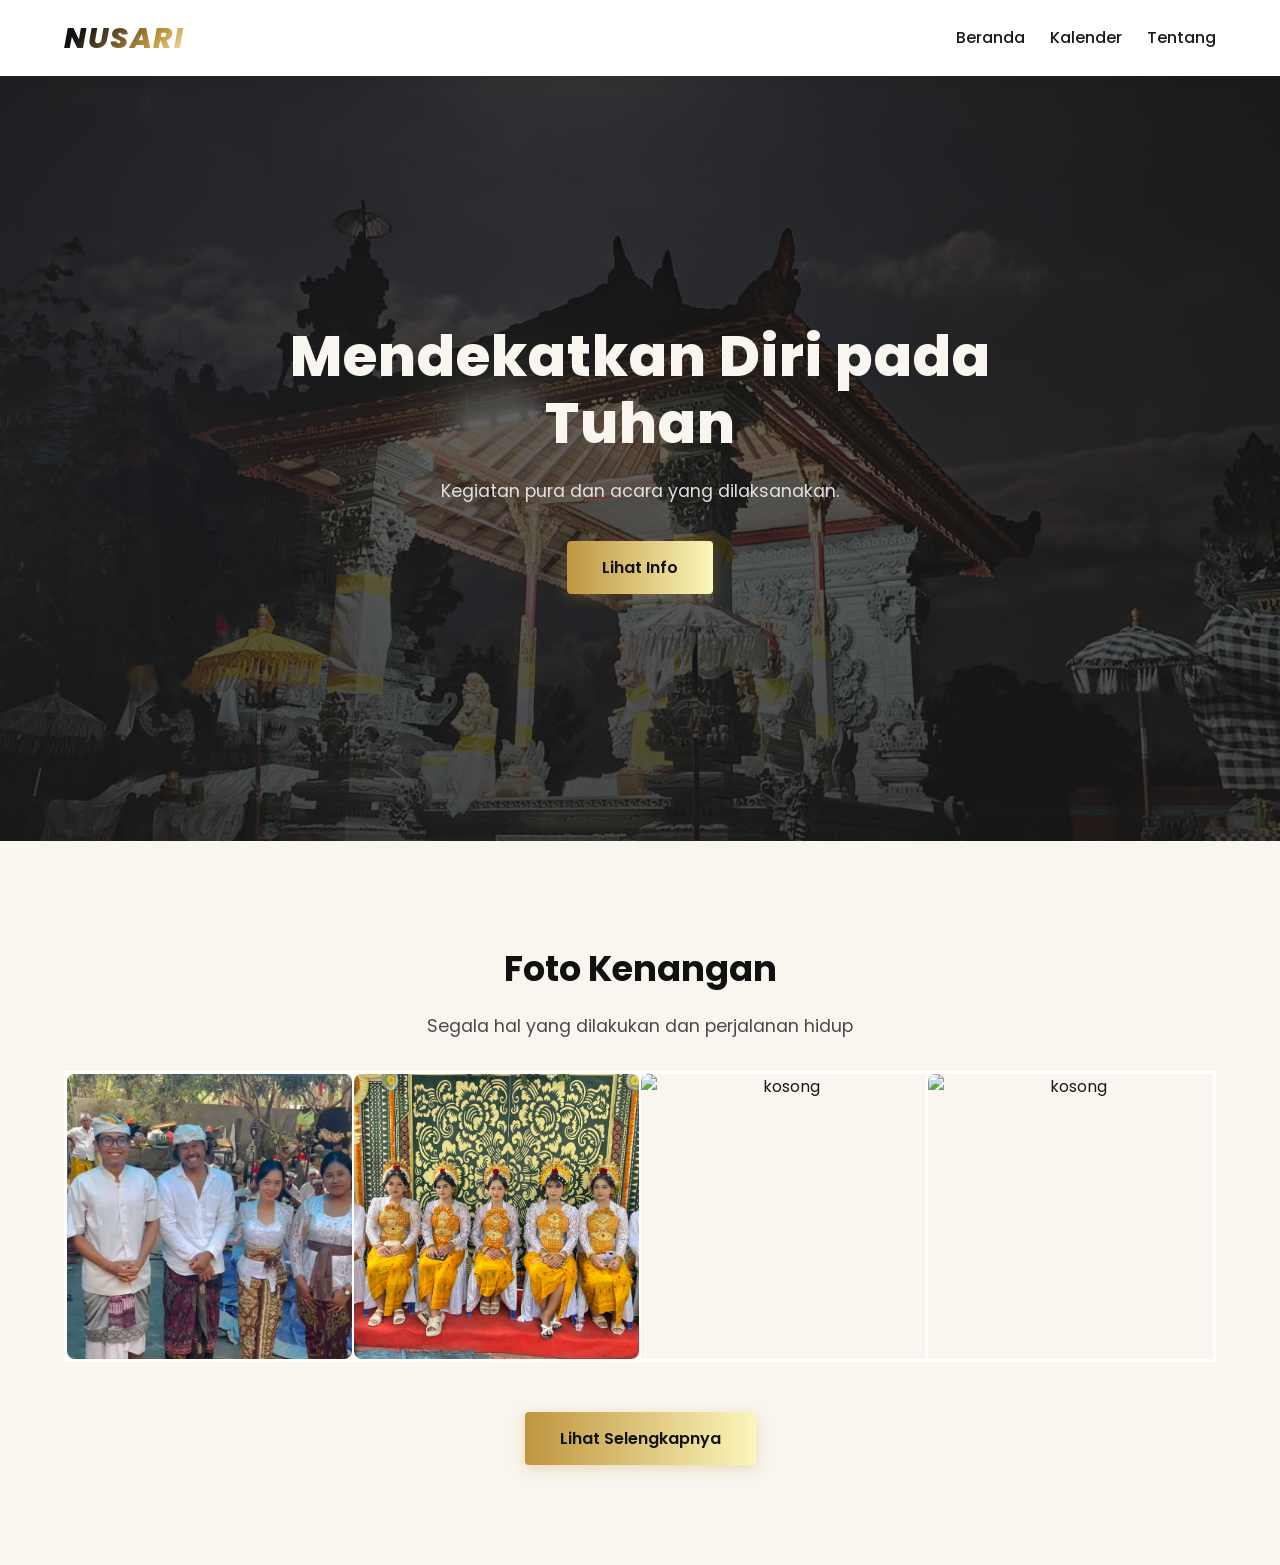
==== index.html @ 19da82bb "update" ====
<!DOCTYPE html>
<html lang="id">
<head>
    <meta charset="UTF-8">
    <meta name="viewport" content="width=device-width, initial-scale=1.0">
    <title>Nusari</title>
    
    <link rel="preconnect" href="https://fonts.googleapis.com">
    <link rel="preconnect" href="https://fonts.gstatic.com" crossorigin>
    <link href="https://fonts.googleapis.com/css2?family=Poppins:ital,wght@0,400;0,500;0,600;0,800;1,800&display=swap" rel="stylesheet">
    <link rel="stylesheet" href="style.css">
</head>
<body>

    <!-- Bagian Navbar -->
    <nav>
        <a href="#" class="logo-text">NUSARI</a> 
        <ul class="nav-links">
            <li><a href="#">Beranda</a></li>
            <li><a href="#">Kalender</a></li>
            <li><a href="#">Tentang</a></li>
        </ul>
    </nav>

    <!-- Bagian Hero -->
    <header class="hero">
        <div class="hero-content">
            <h1>Mendekatkan Diri pada Tuhan</h1>
            <p>Kegiatan pura dan acara yang dilaksanakan.</p>
            <a href="#info" class="btn-emas">Lihat Info</a>
        </div>
    </header>
    
    <!-- Bagian Galeri (Gaya Instagram Grid) -->
    <section id="info" class="info-section">
        <h2>Foto Kenangan</h2>
        <p>Segala hal yang dilakukan dan perjalanan hidup</p>
        
        <!-- Wadah Galeri Rapat (Tanpa Celah) -->
        <div class="galeri-rapat">
            
            <!-- Foto 1 -->
            <div class="item-rapat">
                <img src="img/keluarga.png" alt="Mawinten">
                <div class="overlay-rapat">
                    <span>Mawinten</span>
                </div>
                <!-- Data Tersembunyi untuk Lightbox (Jangan Dihapus) -->
                <div class="data-sembunyi">
                    <h3>Upacara Mawinten</h3>
                    <p>Oktober 2026</p>
                </div>
            </div>

            <!-- Foto 2 -->
            <div class="item-rapat">
                <img src="img/metatah.jpg" alt="kosong">
                <div class="overlay-rapat">
                    <span>Upacara Metatah</span>
                </div>
                <div class="data-sembunyi">
                    <h3>Generasi selanjutnya</h3>
                    <p>Oktober 2026</p>
                </div>
            </div>

            <!-- Foto 3 -->
            <div class="item-rapat">
                <img src="link-gambar-3.jpg" alt="kosong">
                <div class="overlay-rapat">
                    <span>Sabar boss</span>
                </div>
                <div class="data-sembunyi">
                    <h3>Masih kosong ya</h3>
                    <p>0</p>
                </div>
            </div>
            
            <!-- Foto 4 -->
            <div class="item-rapat">
                <img src="link-gambar-4.jpg" alt="kosong">
                <div class="overlay-rapat">
                    <span>Sabar boss</span>
                </div>
                <div class="data-sembunyi">
                    <h3>Masih kosong ya</h3>
                    <p>0</p>
                </div>
            </div>

        </div>

        <!-- Tombol Menuju Halaman Tambahan (Opsional) -->
        <!-- Jika semua foto sudah dimuat di atas, tombol ini bisa dihapus -->
        <a href="#" class="btn-emas btn-selengkapnya">Lihat Selengkapnya</a>
        
    </section>

    <!-- ==============================================
         JENDELA LIGHTBOX (AWALNYA TERSEMBUNYI) 
         ============================================== -->
    <div id="lightbox" class="lightbox-modal sembunyi">
        <span class="btn-tutup">&times;</span>
        
        <div class="lightbox-konten">
            <!-- Gambar Full Layar -->
            <img id="lightbox-img" src="" alt="Foto Penuh">
            
            <!-- Informasi & Tombol Download -->
            <div class="lightbox-info">
                <h3 id="lightbox-judul">Judul</h3>
                <p id="lightbox-tanggal">Tanggal</p>
                <!-- Tombol Unduh -->
                <a id="lightbox-download" href="" download="Foto-Nusari.jpg" class="btn-download">Unduh Foto</a>
            </div>
        </div>
    </div>

    <!-- ==============================================
         SCRIPT JAVASCRIPT KHUSUS GALERI RAPAT
         ============================================== -->
    <script>
        document.addEventListener("DOMContentLoaded", function() {
            
            // Ambil semua kotak foto bergaya rapat
            const semuaFotoRapat = document.querySelectorAll('.item-rapat');
            
            // Ambil elemen Jendela Lightbox
            const lightbox = document.getElementById('lightbox');
            const lightboxImg = document.getElementById('lightbox-img');
            const lightboxJudul = document.getElementById('lightbox-judul');
            const lightboxTanggal = document.getElementById('lightbox-tanggal');
            const lightboxDownload = document.getElementById('lightbox-download');
            const btnTutup = document.querySelector('.btn-tutup');

            // Logika Klik Perbesar (Lightbox)
            if (lightbox && btnTutup) {
                semuaFotoRapat.forEach(foto => {
                    foto.addEventListener('click', function() {
                        
                        // 1. Ambil URL Gambar
                        const imgEl = this.querySelector('img');
                        // 2. Ambil data Judul dan Tanggal dari div yang disembunyikan
                        const judulEl = this.querySelector('.data-sembunyi h3');
                        const tanggalEl = this.querySelector('.data-sembunyi p');

                        if (imgEl) {
                            const imgSrc = imgEl.src;
                            const judulFoto = judulEl ? judulEl.innerText : 'Tanpa Judul';
                            const tanggalFoto = tanggalEl ? tanggalEl.innerText : '';

                            // 3. Masukkan data ke Jendela Pop-Up (Lightbox)
                            lightboxImg.src = imgSrc;
                            lightboxJudul.innerText = judulFoto;
                            lightboxTanggal.innerText = tanggalFoto;
                            lightboxDownload.href = imgSrc;
                            
                            // 4. Munculkan Jendela (hapus class sembunyi)
                            lightbox.classList.remove('sembunyi');
                        }
                    });
                });

                // Tutup Lightbox saat tombol X diklik
                btnTutup.addEventListener('click', function() {
                    lightbox.classList.add('sembunyi');
                });

                // Tutup Lightbox saat area gelap di luar gambar diklik
                lightbox.addEventListener('click', function(e) {
                    if (e.target === lightbox) {
                        lightbox.classList.add('sembunyi');
                    }
                });
            }
        });
    </script>
</body>
</html>
---- style.css ----
/* === RESET and CLEAR === */
*,
*::before,
*::after {
    box-sizing: border-box;
    margin: 0;
    padding: 0;
}

html {
    scroll-behavior: smooth;
}

body {
    font-family: "Poppins", sans-serif;
    background: #F9F6F0; /* Putih Paras */
    color: #1A1A1A; /* Hitam Batu */
    line-height: 1.6;
}

/* === NAVBAR === */
nav {
    display: flex;
    justify-content: space-between;
    align-items: center;
    padding: 15px 5%;
    background: #FFFFFF;
    box-shadow: 0 4px 10px rgba(0,0,0,0.05);
    position: sticky;
    top: 0;
    z-index: 100;
}

/* LOGO TEXT - GRADIENT PRADA */
.logo-text {
    font-size: 1.8rem;
    font-weight: 800;
    font-style: italic;
    text-decoration: none; 
    background: linear-gradient(135deg, #111111 20%, #BF953F 70%, #FBF5B7 100%);
    -webkit-background-clip: text;
    background-clip: text; 
    -webkit-text-fill-color: transparent;
    color: transparent; 
    display: inline-block;
    letter-spacing: 1.5px;
}

.nav-links {
    list-style: none;
    display: flex;
    gap: 25px;
}

.nav-links li a {
    text-decoration: none;
    color: #1A1A1A;
    font-weight: 500;
    font-size: 1rem;
    transition: color 0.3s ease;
}

.nav-links li a:hover {
    color: #BF953F; 
}

/* === HERO SECTION === */
.hero {
    position: relative;
    width: 100%;
    height: 85vh;
    background: linear-gradient(rgba(26, 26, 26, 0.6), rgba(26, 26, 26, 0.8)), 
                url('img/p1.jpg') center/cover no-repeat;
    display: flex;
    justify-content: center;
    align-items: center;
    text-align: center;
    padding: 0 5%;
}

.hero-content {
    max-width: 800px;
    color: #F9F6F0;
    animation: fadeIn 1.5s ease-out;
}

.hero-content h1 {
    font-size: 3.5rem;
    font-weight: 800;
    margin-bottom: 20px;
    line-height: 1.2;
    letter-spacing: 1px;
}

.hero-content p {
    font-size: 1.1rem;
    margin-bottom: 35px;
    color: #E0E0E0;
    font-weight: 400;
}

/* TOMBOL EMAS ELEGANT */
.btn-emas {
    display: inline-block;
    padding: 14px 35px;
    background: linear-gradient(to right, #BF953F, #FCF6BA, #B38728);
    background-size: 200% auto;
    color: #111111;
    text-decoration: none;
    font-weight: 600;
    font-size: 1rem;
    border-radius: 4px;
    transition: all 0.4s ease;
    box-shadow: 0 4px 15px rgba(191, 149, 63, 0.3);
}

.btn-emas:hover {
    background-position: right center;
    transform: translateY(-3px);
    box-shadow: 0 6px 20px rgba(191, 149, 63, 0.5);
}

@keyframes fadeIn {
    from { opacity: 0; transform: translateY(20px); }
    to { opacity: 1; transform: translateY(0); }
}

/* === SECTION INFO === */
.info-section {
    padding: 100px 5%;
    text-align: center;
    background: #F9F6F0;
}

.info-section h2 {
    font-size: 2.2rem;
    margin-bottom: 15px;
    color: #111111;
}

.info-section p {
    max-width: 600px;
    margin: 0 auto;
    color: #4a4a4a;
    font-size: 1.1rem;
}


/* =========================================================
   GALERI RAPAT (UNTUK HALAMAN BERANDA / CUPLIKAN)
   ========================================================= */
.galeri-rapat {
    display: grid;
    grid-template-columns: repeat(4, 1fr);
    gap: 0; /* Tanpa jarak antar foto */
    width: 100%;
    max-width: 1200px;
    margin: 30px auto;
    border: 2px solid #fff;
}

.item-rapat {
    position: relative;
    aspect-ratio: 1 / 1;
    overflow: hidden;
    cursor: pointer;
    border: 1px solid #fff; /* Garis tipis pembatas */
}

.item-rapat img {
    width: 100%;
    height: 100%;
    object-fit: cover;
    display: block;
    transition: transform 0.3s ease;
    border-radius: 8px;
}

.item-rapat:hover img {
    transform: scale(1.05);
}

.overlay-rapat {
    position: absolute;
    top: 0; left: 0;
    width: 100%; height: 100%;
    background: rgba(0, 0, 0, 0.5);
    display: flex;
    justify-content: center;
    align-items: center;
    opacity: 0;
    transition: opacity 0.3s ease;
}

.item-rapat:hover .overlay-rapat {
    opacity: 1;
}

.overlay-rapat span {
    color: #fff;
    font-weight: 600;
    font-size: 1.1rem;
    text-transform: uppercase;
    letter-spacing: 1px;
}

.btn-selengkapnya {
    display: inline-block;
    margin-top: 20px;
}

/* MENYEMBUNYIKAN DATA JUDUL & TANGGAL DI LAYAR UTAMA */
.data-sembunyi {
    display: none !important;
}


/* =========================================================
   GALERI LENGKAP & FILTER (UNTUK HALAMAN GALERI-PENUH.HTML)
   ========================================================= */
.filter-kategori {
    text-align: center;
    margin-top: 30px;
    margin-bottom: 30px;
}

.btn-filter {
    padding: 8px 16px;
    margin: 5px; 
    border: 1px solid #d4af37; 
    background: transparent;
    color: #333; 
    border-radius: 20px;
    cursor: pointer;
    transition: 0.3s;
}

.btn-filter:hover, .btn-filter.aktif {
    background: #d4af37;
    color: white;
}

.foto {
    display: grid;
    grid-template-columns: repeat(auto-fill, minmax(250px, 1fr));
    gap: 15px;
}

.card-img {
    position: relative; 
    overflow: hidden;
    border-radius: 10px;
    cursor: pointer;
    aspect-ratio: 1 / 1; 
}

.card-img img {
    width: 100%;
    height: 100%;
    object-fit: cover;
    transition: transform 0.4s ease; 
}

.card-img:hover img {
    transform: scale(1.1);
}

.teks-hover {
    position: absolute;
    bottom: 0;
    left: 0;
    width: 100%;
    height: 100%;
    background: rgba(0, 0, 0, 0.7); 
    color: #fff;
    display: flex;
    flex-direction: column;
    justify-content: center;
    align-items: center;
    opacity: 0; 
    transition: opacity 0.4s ease;
    z-index: 2; 
}

.card-img:hover .teks-hover {
    opacity: 1; 
}

.sembunyi {
    display: none !important;
}

/* --- Jendela Lightbox --- */
.lightbox-modal {
    position: fixed; 
    top: 0; left: 0;
    width: 100%; height: 100%;
    background-color: rgba(0, 0, 0, 0.9); 
    z-index: 9999; 
    display: flex; 
    flex-direction: column;
    justify-content: center;
    align-items: center;
}

.lightbox-modal.sembunyi {
    display: none !important;
}

.lightbox-konten img {
    max-width: 90vw;
    max-height: 70vh;
    border-radius: 8px;
    object-fit: contain;
}

.lightbox-info {
    text-align: center;
    color: white;
    margin-top: 15px;
}

.lightbox-info h3 {
    margin: 0;
    font-size: 24px;
    color: #d4af37; 
}

.lightbox-info p {
    margin: 5px 0 15px 0;
    font-size: 14px;
    color: #ccc;
}

.btn-download {
    display: inline-block;
    padding: 10px 20px;
    background-color: #d4af37;
    color: #111;
    text-decoration: none; 
    font-weight: bold;
    border-radius: 25px;
    transition: background 0.3s ease;
}

.btn-download:hover {
    background-color: #b5952f;
}

.btn-tutup {
    position: absolute;
    top: 20px;
    right: 35px;
    color: #f1f1f1;
    font-size: 40px;
    font-weight: bold;
    cursor: pointer;
    transition: 0.3s;
}

.btn-tutup:hover {
    color: #d4af37;
}


/* =========================================================
   PENGATURAN RESPONSIVE (UNTUK LAYAR HP)
   Selalu letakkan di bagian paling bawah
   ========================================================= */
@media (max-width: 768px) {
    /* Bagian Hero & Umum */
    .hero-content h1 {
        font-size: 2.2rem;
    }
    .hero-content p {
        font-size: 1rem;
    }
    .nav-links {
        display: none; 
    }
    .info-section {
        padding: 50px 5%;
    }
    
    /* Bagian Galeri Rapat (Beranda) */
    .galeri-rapat {
        grid-template-columns: repeat(3, 1fr); /* Menjadi 3 kolom di HP */
        border-radius: 10px;
        box-shadow: 0 4px 10px rgba(0,0,0,0.05);
    }
    .overlay-rapat span {
        font-size: 0.8rem;
    }
}

@media (max-width: 480px) {
    /* Khusus untuk HP layar kecil */
    .galeri-rapat {
        grid-template-columns: repeat(2, 1fr); /* Menjadi 2 kolom di HP kecil */
    }
}
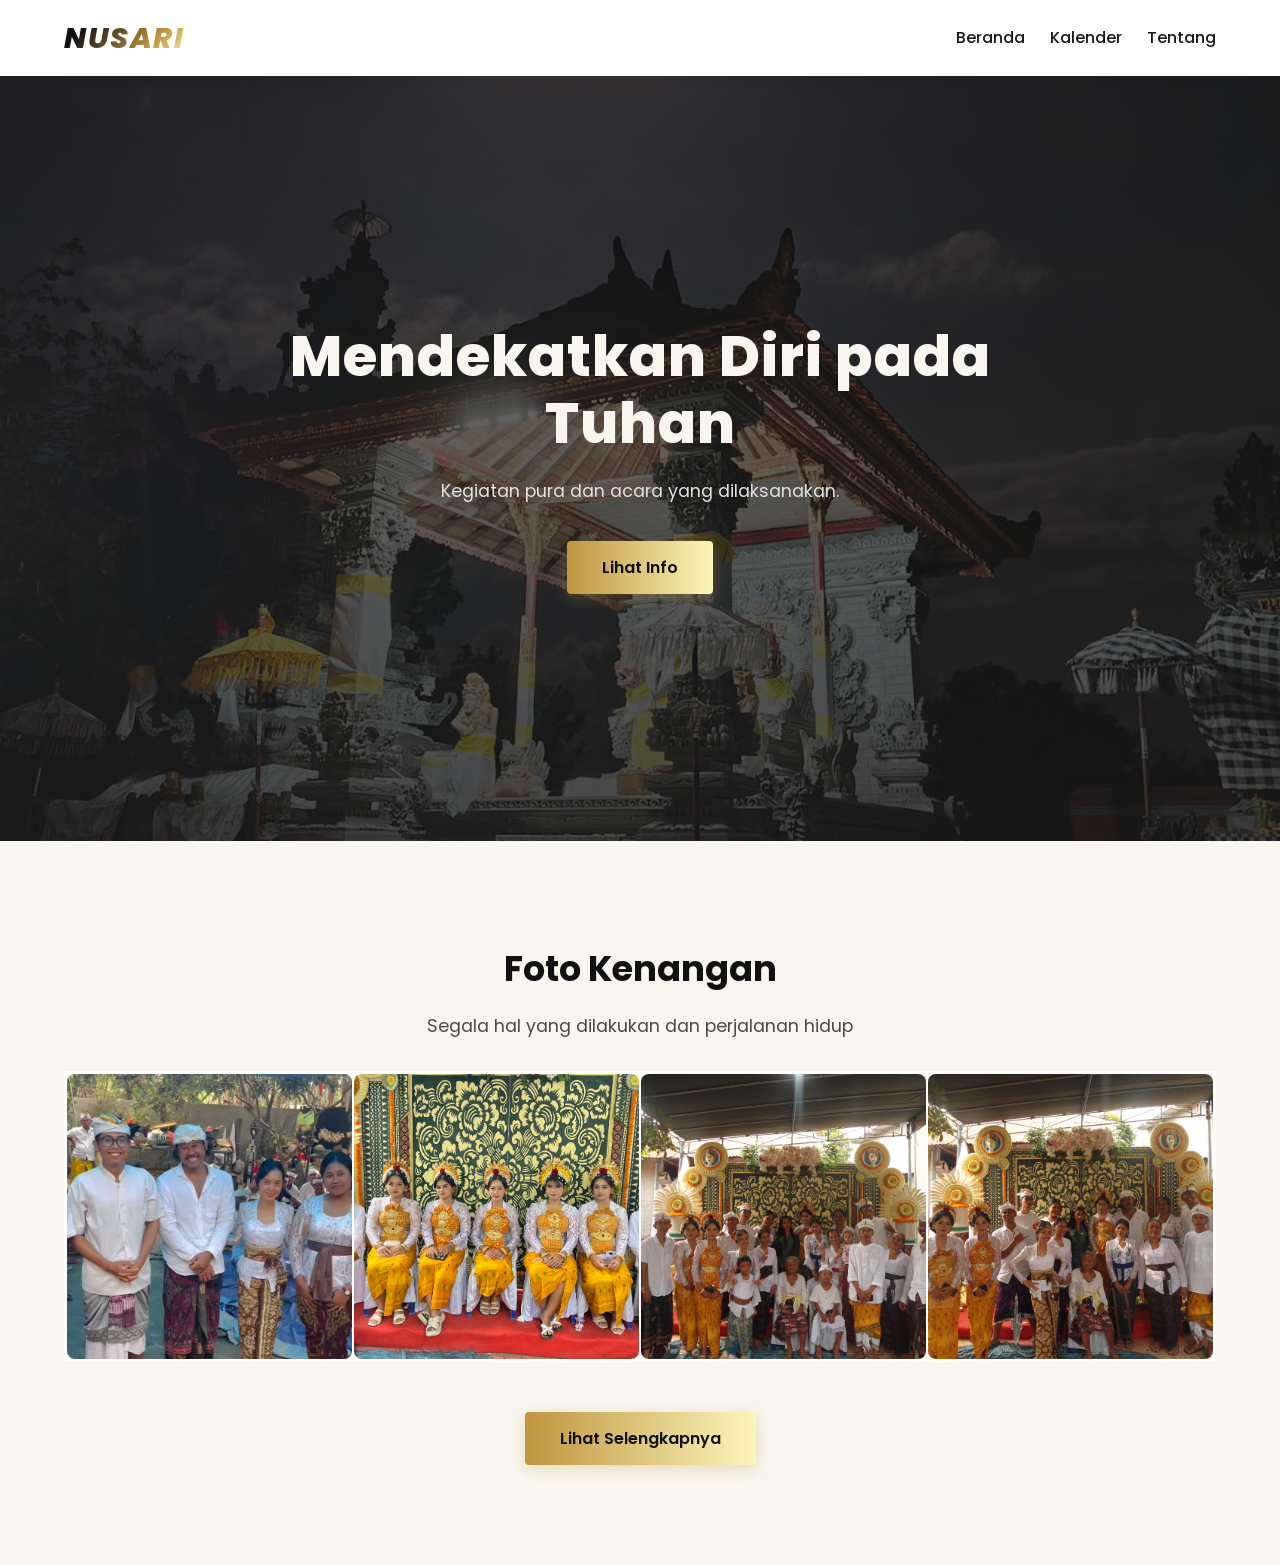
==== commit aefe38f7: "update galeri dan HTML" ====
--- a/index.html
+++ b/index.html
@@ -1,3 +1,4 @@
+</html>
 <!DOCTYPE html>
 <html lang="id">
 <head>
@@ -31,12 +32,12 @@
         </div>
     </header>
     
-    <!-- Bagian Galeri (Gaya Instagram Grid) -->
+    <!-- Bagian Galeri (Preview Halaman Utama) -->
     <section id="info" class="info-section">
         <h2>Foto Kenangan</h2>
         <p>Segala hal yang dilakukan dan perjalanan hidup</p>
         
-        <!-- Wadah Galeri Rapat (Tanpa Celah) -->
+        <!-- Wadah Galeri Rapat (Tepat 4 Foto untuk Preview Rapi) -->
         <div class="galeri-rapat">
             
             <!-- Foto 1 -->
@@ -45,7 +46,6 @@
                 <div class="overlay-rapat">
                     <span>Mawinten</span>
                 </div>
-                <!-- Data Tersembunyi untuk Lightbox (Jangan Dihapus) -->
                 <div class="data-sembunyi">
                     <h3>Upacara Mawinten</h3>
                     <p>Oktober 2026</p>
@@ -54,7 +54,7 @@
 
             <!-- Foto 2 -->
             <div class="item-rapat">
-                <img src="img/metatah.jpg" alt="kosong">
+                <img src="img/metatah.jpg" alt="Metatah">
                 <div class="overlay-rapat">
                     <span>Upacara Metatah</span>
                 </div>
@@ -66,33 +66,32 @@
 
             <!-- Foto 3 -->
             <div class="item-rapat">
-                <img src="link-gambar-3.jpg" alt="kosong">
+                <img src="img/p3.jpg" alt="Foto 3">
                 <div class="overlay-rapat">
-                    <span>Sabar boss</span>
+                    <span></span>
                 </div>
                 <div class="data-sembunyi">
-                    <h3>Masih kosong ya</h3>
-                    <p>0</p>
+                    <h3></h3>
+                    <p>Oktober 2026</p>
                 </div>
             </div>
             
             <!-- Foto 4 -->
             <div class="item-rapat">
-                <img src="link-gambar-4.jpg" alt="kosong">
+                <img src="img/p4.jpg" alt="Foto 4">
                 <div class="overlay-rapat">
-                    <span>Sabar boss</span>
+                    <span></span>
                 </div>
                 <div class="data-sembunyi">
-                    <h3>Masih kosong ya</h3>
-                    <p>0</p>
+                    <h3></h3>
+                    <p>Oktober 2026</p>
                 </div>
             </div>
+            
+        </div> <!-- INI ADALAH PENUTUP GRID YANG SEBELUMNYA HILANG -->
 
-        </div>
-
-        <!-- Tombol Menuju Halaman Tambahan (Opsional) -->
-        <!-- Jika semua foto sudah dimuat di atas, tombol ini bisa dihapus -->
-        <a href="#" class="btn-emas btn-selengkapnya">Lihat Selengkapnya</a>
+        <!-- Tombol Menuju Halaman Galeri Full -->
+        <a href="galeri.html" class="btn-emas btn-selengkapnya">Lihat Selengkapnya</a>
         
     </section>
 
--- a/style.css
+++ b/style.css
@@ -399,3 +399,135 @@
         grid-template-columns: repeat(2, 1fr); /* Menjadi 2 kolom di HP kecil */
     }
 }
+
+
+/* =========================================================
+   DESAIN KHUSUS HALAMAN GALERI (galeri.html)
+   ========================================================= */
+.halaman-galeri {
+    background-color: #Fdfbf7; /* Warna latar sedikit lebih terang dan bersih */
+}
+
+/* Header Galeri */
+.header-galeri {
+    text-align: center;
+    padding: 60px 5% 20px;
+}
+
+.header-galeri h1 {
+    font-size: 2.8rem;
+    color: #111;
+    font-weight: 700;
+    margin-bottom: 10px;
+}
+
+.header-galeri p {
+    color: #666;
+    font-size: 1.1rem;
+}
+
+/* Wadah Filter Kategori */
+.filter-container {
+    display: flex;
+    justify-content: center;
+    flex-wrap: wrap;
+    gap: 15px;
+    padding: 20px 5%;
+    margin-bottom: 30px;
+}
+
+.filter-container .btn-filter {
+    padding: 10px 25px;
+    border: 2px solid #e0c070;
+    background: transparent;
+    color: #111;
+    font-weight: 600;
+    border-radius: 30px;
+    cursor: pointer;
+    transition: all 0.3s ease;
+}
+
+.filter-container .btn-filter:hover, 
+.filter-container .btn-filter.aktif {
+    background: linear-gradient(135deg, #BF953F, #FBF5B7);
+    border-color: transparent;
+    color: #111;
+    box-shadow: 0 4px 15px rgba(191, 149, 63, 0.4);
+    transform: translateY(-2px);
+}
+
+/* Desain Grid Premium */
+.galeri-premium {
+    display: grid;
+    grid-template-columns: repeat(auto-fill, minmax(280px, 1fr));
+    gap: 25px;
+    padding: 0 5% 80px;
+    max-width: 1300px;
+    margin: 0 auto;
+}
+
+.item-premium {
+    position: relative;
+    border-radius: 15px;
+    overflow: hidden;
+    aspect-ratio: 4 / 5; /* Membuat foto sedikit meninggi (potret) ala pameran */
+    cursor: pointer;
+    box-shadow: 0 10px 20px rgba(0,0,0,0.08);
+    transition: transform 0.4s ease, box-shadow 0.4s ease, opacity 0.3s ease;
+}
+
+.item-premium:hover {
+    transform: translateY(-8px);
+    box-shadow: 0 15px 30px rgba(0,0,0,0.15);
+}
+
+.item-premium img {
+    width: 100%;
+    height: 100%;
+    object-fit: cover;
+    transition: transform 0.5s ease;
+}
+
+.item-premium:hover img {
+    transform: scale(1.08); /* Zoom in pelan saat disentuh */
+}
+
+/* Overlay & Teks Melayang */
+.overlay-premium {
+    position: absolute;
+    bottom: 0;
+    left: 0;
+    width: 100%;
+    height: 60%;
+    background: linear-gradient(to top, rgba(0,0,0,0.9) 0%, rgba(0,0,0,0) 100%);
+    display: flex;
+    align-items: flex-end;
+    padding: 25px;
+    opacity: 0;
+    transition: opacity 0.4s ease;
+}
+
+.item-premium:hover .overlay-premium {
+    opacity: 1;
+}
+
+.teks-premium {
+    transform: translateY(20px);
+    transition: transform 0.4s ease;
+}
+
+.item-premium:hover .teks-premium {
+    transform: translateY(0);
+}
+
+.teks-premium h3 {
+    color: #FBF5B7; /* Warna teks emas muda */
+    font-size: 1.3rem;
+    margin-bottom: 5px;
+    font-weight: 600;
+}
+
+.teks-premium p {
+    color: #e0e0e0;
+    font-size: 0.95rem;
+}
